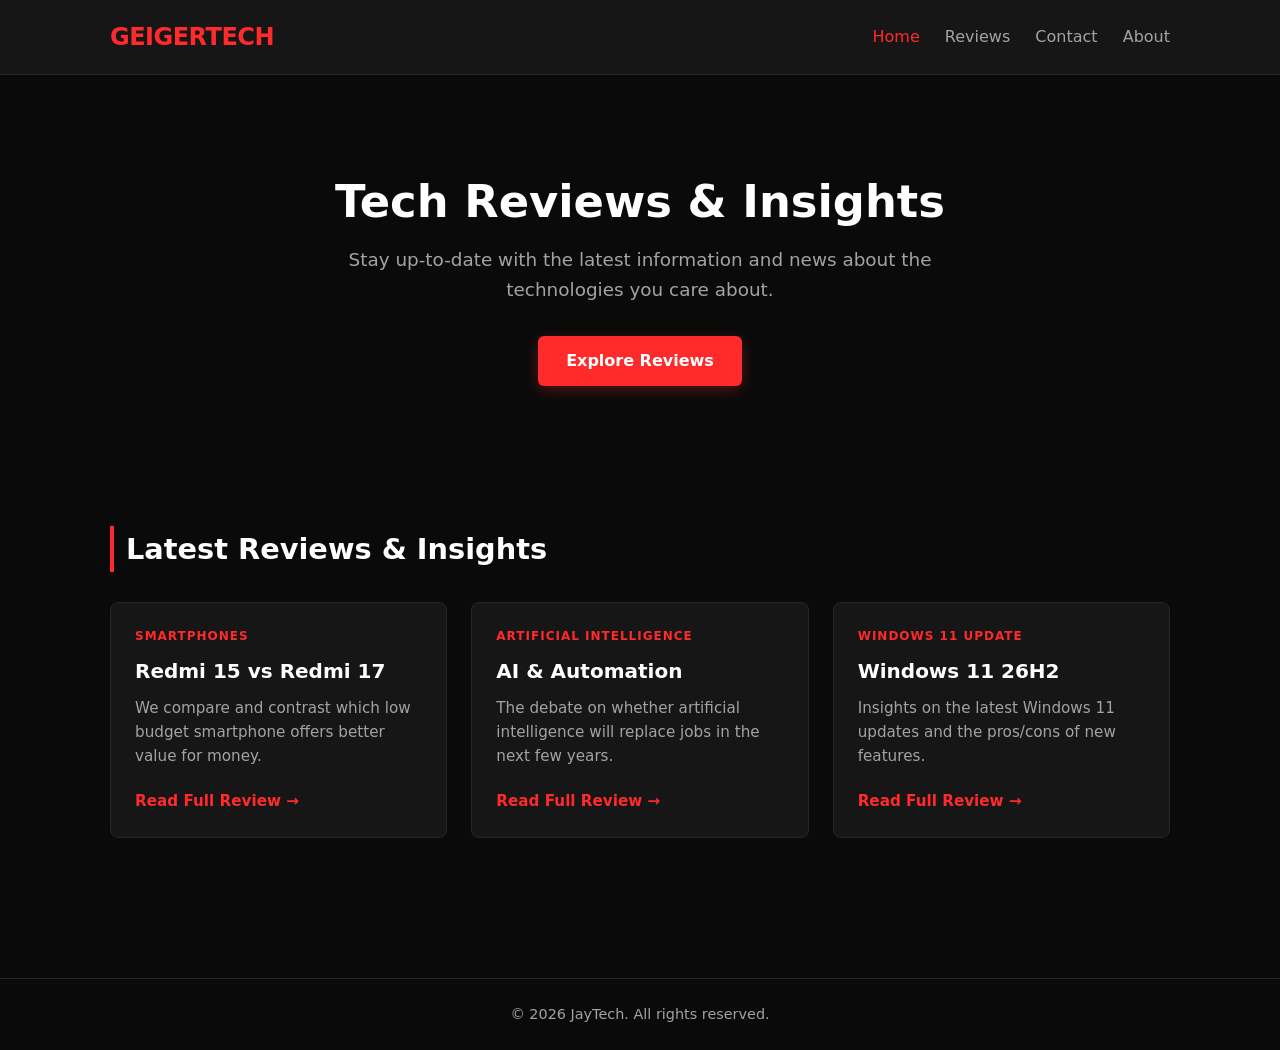
==== index.html @ 896cceac "Initial commit: add frontend website files" ====
<!DOCTYPE html>
<html lang="en">
<head>
    <meta charset="UTF-8">
    <meta name="viewport" content="width=device-width, initial-scale=1.0">
    <title>GeigerTech | Modern Tech Reviews</title>
    <!-- Styles.css -->
    <link rel="stylesheet" href="assets/styles.css">
</head>
<body>
    <!-- Header & Navigation -->
    <header class="site-header">
        <div class="container">
            <a href="index.html" class="logo">GeigerTech</a>
            <nav class="nav-links">
                <a href="index.html" class="active">Home</a>
                <a href="reviews.html">Reviews</a>
                <a href="contact.html">Contact</a>
                <a href="about.html">About</a>
            </nav>
        </div>
    </header>

    <!-- Main Content -->
    <main>
        <section class="hero">
            <div class="container">
                <h1>Tech Reviews & Insights</h1>
                <p>Stay up-to-date with the latest information and news about the technologies you care about.</p>
                <a href="reviews.html" class="btn-primary">Explore Reviews</a>
            </div>
        </section>

        <!-- Latest Articles Section -->
        <section class="articles-section">
            <div class="container">
                <h2 class="section-title">Latest Reviews & Insights</h2>
                <div class="card-grid">
                    <article class="card">
                        <span class="card-tag">Smartphones</span>
                        <h3>Redmi 15 vs Redmi 17</h3>
                        <p>We compare and contrast which low budget smartphone offers better value for money.</p>
                        <a href="reviews.html" class="read-more">Read Full Review &rarr;</a>
                    </article>

                    <article class="card">
                        <span class="card-tag">Artificial Intelligence</span>
                        <h3>AI & Automation</h3>
                        <p>The debate on whether artificial intelligence will replace jobs in the next few years.</p>
                        <a href="reviews_2.html" class="read-more">Read Full Review &rarr;</a>
                    </article>

                    <article class="card">
                        <span class="card-tag">Windows 11 Update</span>
                        <h3>Windows 11 26H2</h3>
                        <p>Insights on the latest Windows 11 updates and the pros/cons of new features.</p>
                        <a href="reviews_3.html" class="read-more">Read Full Review &rarr;</a>
                    </article>
                </div>
            </div>
        </section>
    </main>

    <!-- Footer -->
    <footer class="site-footer">
        <div class="container">
            <p>&copy; 2026 JayTech. All rights reserved.</p>
        </div>
    </footer>
</body>
</html>
---- assets/styles.css ----
/* --- CSS Variables & Reset --- */
:root {
    --bg-dark: #0a0a0a;         /* Deep Jet Black */
    --bg-surface: #161616;      /* Graphite Card Surface */
    --border-color: #262626;    /* Dark Subtle Border */
    --text-primary: #ffffff;    /* Crisp White Text */
    --text-muted: #a3a3a3;      /* Soft Muted Gray */
    --accent: #ff2a2a;          /* Crimson Red Accent */
    --accent-hover: #d61c1c;    /* Deep Red for Hovers */
    --font-family: system-ui, -apple-system, BlinkMacSystemFont, 'Segoe UI', Roboto, sans-serif;
}

* {
    margin: 0;
    padding: 0;
    box-sizing: border-box;
}

body {
    background-color: var(--bg-dark);
    color: var(--text-primary);
    font-family: var(--font-family);
    line-height: 1.6;
}

/* --- Container Utility --- */
.container {
    max-width: 1100px;
    margin: 0 auto;
    padding: 0 20px;
}

/* --- Navigation Header --- */
.site-header {
    background-color: var(--bg-surface);
    border-bottom: 1px solid var(--border-color);
    padding: 18px 0;
    position: sticky;
    top: 0;
    z-index: 10;
}

.site-header .container {
    display: flex;
    justify-content: space-between;
    align-items: center;
}

.logo {
    font-size: 1.5rem;
    font-weight: 800;
    color: var(--accent);
    text-decoration: none;
    letter-spacing: -0.5px;
    text-transform: uppercase;
}

.nav-links a {
    color: var(--text-muted);
    text-decoration: none;
    margin-left: 20px;
    font-weight: 500;
    transition: color 0.2s ease;
}

.nav-links a:hover,
.nav-links a.active {
    color: var(--accent);
}

/* --- Hero Section --- */
.hero {
    padding: 100px 0 80px;
    text-align: center;
}

.hero h1 {
    font-size: 2.8rem;
    margin-bottom: 16px;
    line-height: 1.2;
    font-weight: 800;
}

.hero p {
    color: var(--text-muted);
    font-size: 1.15rem;
    max-width: 600px;
    margin: 0 auto 32px;
}

/* --- Red Primary Button --- */
.btn-primary {
    display: inline-block;
    background-color: var(--accent);
    color: #ffffff;
    padding: 12px 28px;
    border-radius: 6px;
    text-decoration: none;
    font-weight: 700;
    box-shadow: 0 4px 14px rgba(255, 42, 42, 0.3);
    transition: background-color 0.2s ease, transform 0.1s ease, box-shadow 0.2s ease;
}

.btn-primary:hover {
    background-color: var(--accent-hover);
    transform: translateY(-2px);
    box-shadow: 0 6px 20px rgba(255, 42, 42, 0.5);
}

/* --- Footer --- */
.site-footer {
    border-top: 1px solid var(--border-color);
    padding: 24px 0;
    text-align: center;
    color: var(--text-muted);
    font-size: 0.9rem;
    margin-top: 80px;
}

/* --- Articles Section & Cards --- */
.articles-section {
    padding: 60px 0;
}

.section-title {
    font-size: 1.8rem;
    margin-bottom: 30px;
    font-weight: 800;
    border-left: 4px solid var(--accent);
    padding-left: 12px;
}

.card-grid {
    display: grid;
    grid-template-columns: repeat(3, 1fr);
    gap: 24px;
}

.card {
    background-color: var(--bg-surface);
    border: 1px solid var(--border-color);
    border-radius: 8px;
    padding: 24px;
    display: flex;
    flex-direction: column;
    justify-content: space-between;
    transition: transform 0.2s ease, border-color 0.2s ease;
}

.card:hover {
    transform: translateY(-4px);
    border-color: var(--accent);
}

.card-tag {
    font-size: 0.75rem;
    text-transform: uppercase;
    letter-spacing: 1px;
    color: var(--accent);
    font-weight: 700;
    margin-bottom: 12px;
}

.card h3 {
    font-size: 1.25rem;
    margin-bottom: 12px;
    line-height: 1.3;
}

.card p {
    color: var(--text-muted);
    font-size: 0.95rem;
    margin-bottom: 20px;
}

.read-more {
    color: var(--accent);
    text-decoration: none;
    font-weight: 600;
    font-size: 0.95rem;
    transition: color 0.2s ease;
}

.read-more:hover {
    color: var(--text-primary);
}

/* --- Mobile Responsiveness --- */
@media (max-width: 768px) {
    /* Stacks 3 cards vertically on tablets and mobile screens */
    .card-grid {
        grid-template-columns: 1fr;
    }

    /* Centers logo and links vertically */
    .site-header .container {
        flex-direction: column;
        gap: 12px;
    }

    /* Adjusts nav link spacing */
    .nav-links a {
        margin: 0 10px;
    }

    /* Scales down large hero text for smaller viewports */
    .hero h1 {
        font-size: 2rem;
    }
    /* --- Reviews Page Styles --- */
.review-detail {
    padding: 60px 0;
}

.page-title {
    font-size: 2.2rem;
    margin: 10px 0;
    line-height: 1.2;
}

.meta-info {
    color: var(--text-muted);
    font-size: 0.9rem;
    margin-bottom: 30px;
}

.article-content {
    font-size: 1.1rem;
    color: var(--text-primary);
    margin-bottom: 40px;
    max-width: 800px;
}}
/* --- Base Responsive Image Protocol --- */
img{
max-width: 100%;  
    height: auto;
    display: block;
    margin: 0 auto;
}
/* --- Pagination & Button Navigation --- */
.pagination-section {
    padding: 30px 0 60px;
}

.pagination-wrapper {
    display: flex;
    justify-content: space-between;
    align-items: center;
    gap: 16px;
}

.btn-secondary {
    display: inline-block;
    background-color: var(--bg-surface);
    color: var(--text-primary);
    border: 1px solid var(--border-color);
    padding: 12px 24px;
    border-radius: 6px;
    text-decoration: none;
    font-weight: 600;
    transition: background-color 0.2s ease, border-color 0.2s ease;
}

.btn-secondary:hover {
    background-color: #222222;
    border-color: var(--accent);
}

/* --- List Bullet Styling --- */
.article-content ul {
    margin: 16px 0;
    padding-left: 24px;
}

.article-content li {
    margin-bottom: 8px;
    line-height: 1.5;
}

.article-content li::marker {
    color: var(--accent); /* Gives bullet dots a crimson red color */
}

/* --- Mobile Breakpoint for Navigation Buttons --- */
@media (max-width: 600px) {
    .pagination-wrapper {
        flex-direction: column;
        gap: 12px;
    }

    .pagination-wrapper .btn-primary,
    .pagination-wrapper .btn-secondary {
        width: 100%;
        text-align: center;
    }
}

/* --- Contact Page Form Styling --- */
.contact-section {
    padding: 60px 0;
    max-width: 700px;
    margin: 0 auto;
}

.contact-form {
    background-color: var(--bg-surface);
    border: 1px solid var(--border-color);
    border-radius: 8px;
    padding: 30px;
    margin-top: 20px;
}

.form-group {
    margin-bottom: 20px;
}

.form-group label {
    display: block;
    font-size: 0.9rem;
    font-weight: 600;
    margin-bottom: 8px;
    color: var(--text-primary);
}

.form-group input,
.form-group textarea {
    width: 100%;
    padding: 12px 16px;
    background-color: var(--bg-dark);
    border: 1px solid var(--border-color);
    border-radius: 6px;
    color: var(--text-primary);
    font-family: var(--font-family);
    font-size: 1rem;
    outline: none;
    transition: border-color 0.2s ease;
}

.form-group input:focus,
.form-group textarea:focus {
    border-color: var(--accent);
}

.contact-form .btn-primary {
    width: 100%;
    text-align: center;
    cursor: pointer;
    border: none;
    font-size: 1rem;
}
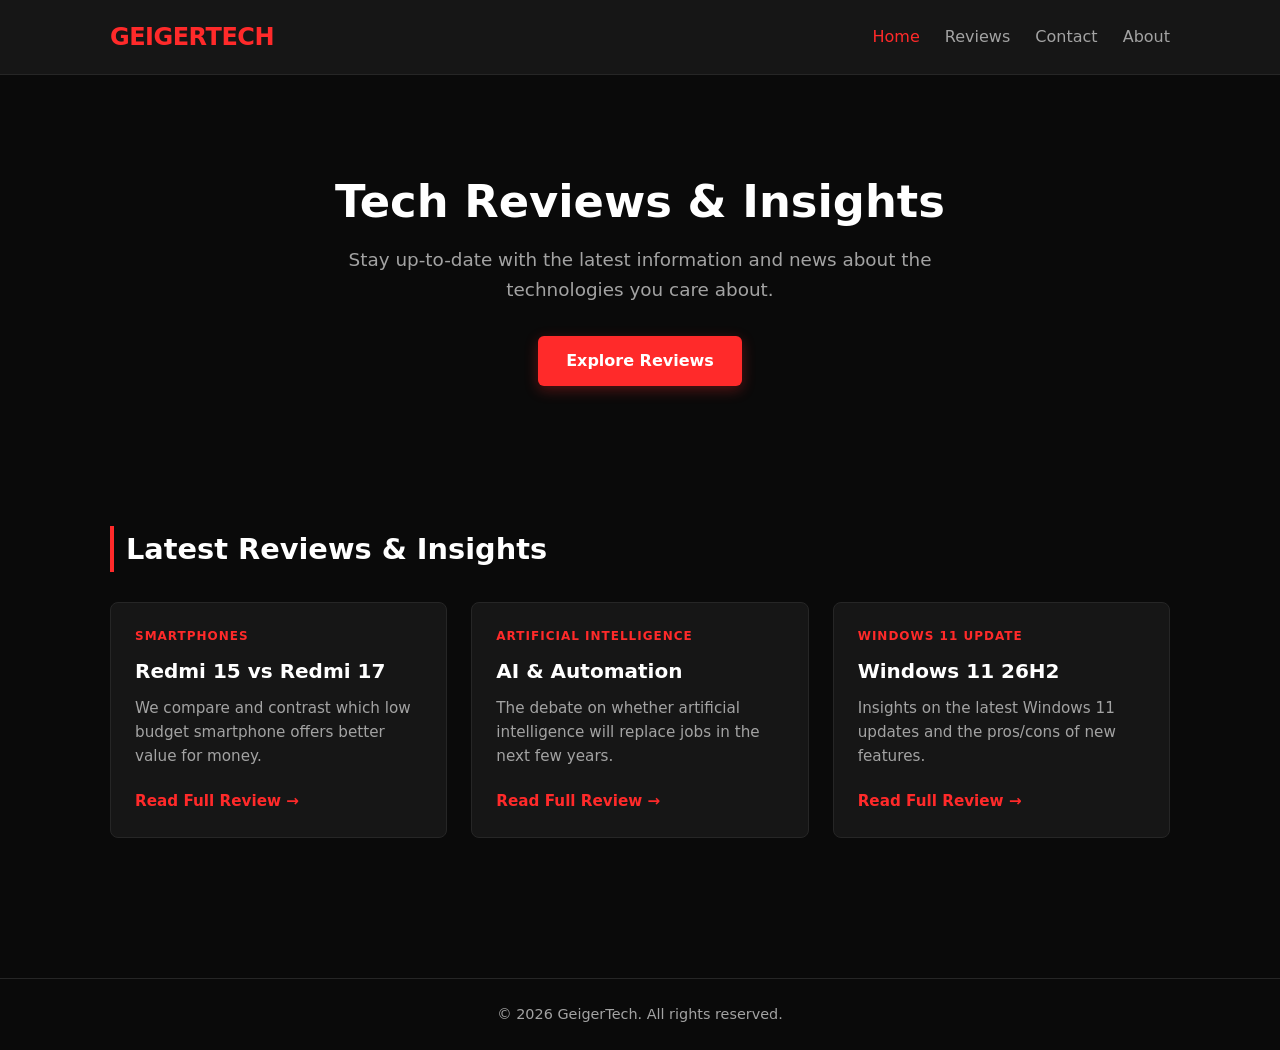
==== commit fedfda48: "Changes" ====
--- a/index.html
+++ b/index.html
@@ -3,6 +3,7 @@
 <head>
     <meta charset="UTF-8">
     <meta name="viewport" content="width=device-width, initial-scale=1.0">
+    <link rel="icon" type="image/png" href="/public/favicon-96x96.png">
     <title>GeigerTech | Modern Tech Reviews</title>
     <!-- Styles.css -->
     <link rel="stylesheet" href="assets/styles.css">
@@ -64,7 +65,7 @@
     <!-- Footer -->
     <footer class="site-footer">
         <div class="container">
-            <p>&copy; 2026 JayTech. All rights reserved.</p>
+            <p>&copy; 2026 GeigerTech. All rights reserved.</p>
         </div>
     </footer>
 </body>
